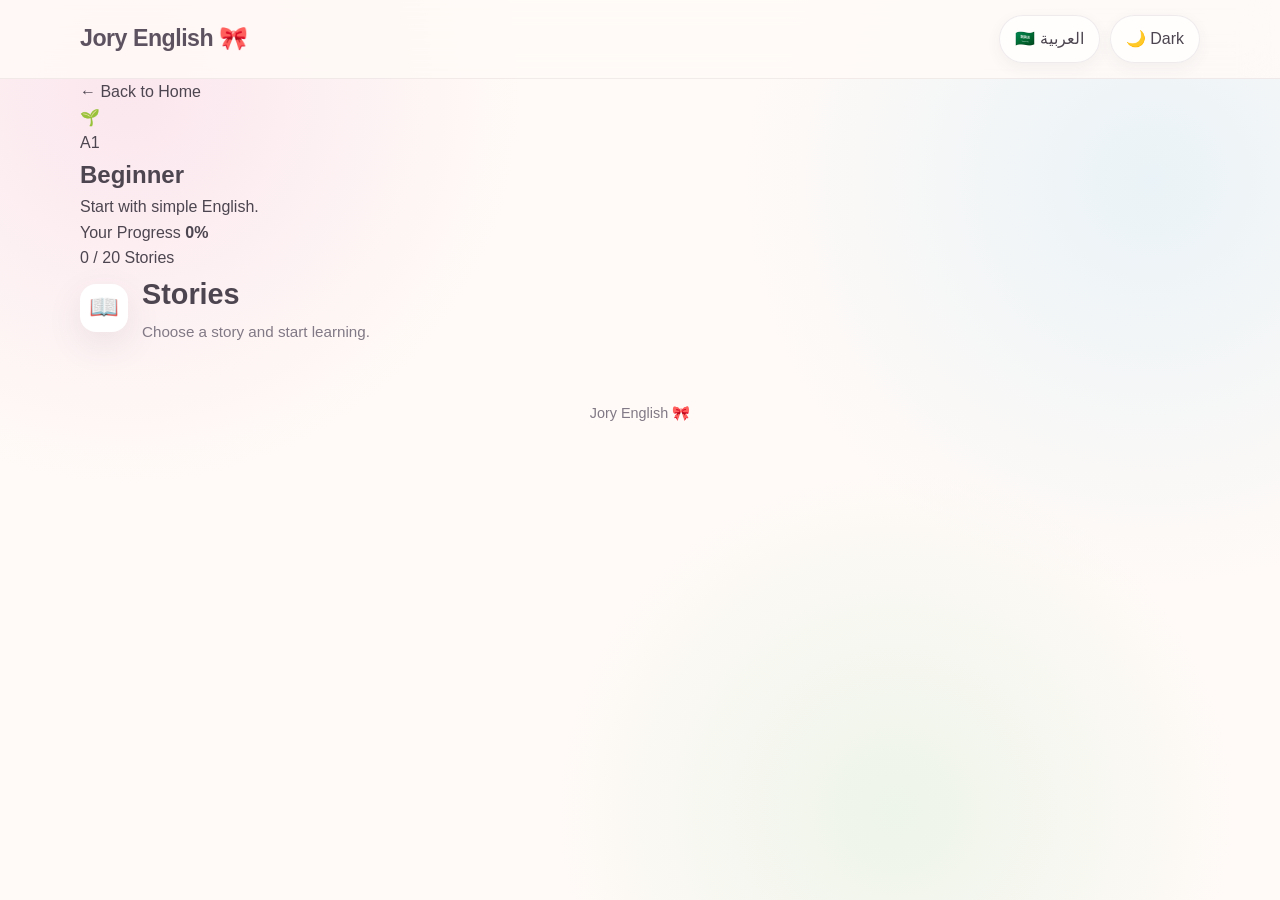
==== pages/level.html @ 64fbbbb8 "Add level.html for the English learning page" ====
<!DOCTYPE html>
<html lang="en" dir="ltr">

<head>
  <meta charset="UTF-8">

  <meta
    name="viewport"
    content="width=device-width, initial-scale=1.0"
  >

  <title>Jory English 🎀</title>

  <link
    rel="stylesheet"
    href="../css/style.css"
  >
</head>

<body>

  <!-- =========================================
       HEADER
       ========================================= -->

  <header class="site-header">

    <div class="container header-content">

      <a
        href="../index.html"
        class="logo"
      >
        Jory English 🎀
      </a>

      <div class="global-controls">

        <button
          id="languageToggle"
          class="control-button"
          type="button"
        >
          🇸🇦 العربية
        </button>

        <button
          id="themeToggle"
          class="control-button"
          type="button"
        >
          🌙 Dark
        </button>

      </div>

    </div>

  </header>


  <!-- =========================================
       MAIN
       ========================================= -->

  <main>

    <section class="level-page">

      <div class="container">

        <!-- Back Button -->

        <a
          href="../index.html"
          class="back-button"
        >
          ← Back to Home
        </a>


        <!-- Level Header -->

        <div
          id="levelHeader"
          class="level-header"
        >

          <div
            id="levelIcon"
            class="level-page-icon"
          >
            🌱
          </div>

          <div>

            <span
              id="levelCode"
              class="level-page-code"
            >
              A1
            </span>

            <h1 id="levelTitle">
              Beginner
            </h1>

            <p id="levelDescription">
              Start with simple English.
            </p>

          </div>

        </div>


        <!-- Progress -->

        <div class="progress-card">

          <div class="progress-top">

            <div>

              <span
                id="progressLabel"
                class="progress-label"
              >
                Your Progress
              </span>

              <strong id="progressPercent">
                0%
              </strong>

            </div>

            <span id="storyProgressText">
              0 / 20 Stories
            </span>

          </div>


          <div class="progress-track">

            <div
              id="progressBar"
              class="progress-fill"
              style="width: 0%;"
            ></div>

          </div>

        </div>


        <!-- Stories -->

        <section class="stories-section">

          <div class="section-heading">

            <span>📖</span>

            <div>

              <h2 id="storiesTitle">
                Stories
              </h2>

              <p id="storiesDescription">
                Choose a story and start learning.
              </p>

            </div>

          </div>


          <div
            id="storiesGrid"
            class="stories-grid"
          >

            <!-- Stories will be loaded by JavaScript -->

          </div>

        </section>

      </div>

    </section>

  </main>


  <!-- =========================================
       FOOTER
       ========================================= -->

  <footer class="site-footer">

    <div class="container">

      <p>
        Jory English 🎀
      </p>

    </div>

  </footer>


  <!-- GLOBAL APP -->

  <script src="../js/app.js"></script>

</body>

</html>
---- css/style.css ----
/* =========================================
   JORY ENGLISH 🎀
   Main Website Styles
   ========================================= */

:root {
  --pink: #f7d6e6;
  --pink-dark: #d98fb5;
  --blue: #dceef7;
  --green: #dcefdc;
  --yellow: #fff1c9;

  --cream: #fffaf7;
  --white: #ffffff;

  --text: #4d4650;
  --muted: #817985;

  --border: rgba(120, 100, 120, 0.10);

  --shadow: 0 12px 35px rgba(90, 70, 90, 0.10);
  --shadow-hover: 0 18px 45px rgba(90, 70, 90, 0.16);

  --radius-lg: 28px;
  --radius-md: 20px;
  --radius-sm: 14px;
}

* {
  box-sizing: border-box;
  margin: 0;
  padding: 0;
}

html {
  scroll-behavior: smooth;
}

body {
  min-height: 100vh;
  font-family:
    -apple-system,
    BlinkMacSystemFont,
    "SF Pro Display",
    "SF Pro Text",
    "Segoe UI",
    sans-serif;

  background:
    radial-gradient(circle at 10% 10%, rgba(247, 214, 230, 0.55), transparent 28%),
    radial-gradient(circle at 90% 20%, rgba(220, 238, 247, 0.60), transparent 30%),
    radial-gradient(circle at 70% 90%, rgba(220, 239, 220, 0.50), transparent 28%),
    var(--cream);

  color: var(--text);
  line-height: 1.6;

  transition:
    background 0.3s ease,
    color 0.3s ease;
}

a {
  color: inherit;
  text-decoration: none;
}

button {
  font: inherit;
}

.container {
  width: min(1120px, calc(100% - 32px));
  margin: 0 auto;
}

/* =========================================
   HEADER
   ========================================= */

.site-header {
  position: sticky;
  top: 0;
  z-index: 100;

  background: rgba(255, 250, 247, 0.82);
  backdrop-filter: blur(18px);
  -webkit-backdrop-filter: blur(18px);

  border-bottom: 1px solid var(--border);
}

.header-content {
  min-height: 78px;

  display: flex;
  align-items: center;
  justify-content: space-between;
  gap: 20px;
}

.logo {
  font-size: 1.45rem;
  font-weight: 800;
  letter-spacing: -0.5px;

  color: #5d5260;

  transition: transform 0.2s ease;
}

.logo:hover {
  transform: translateY(-1px);
}

.global-controls {
  display: flex;
  align-items: center;
  gap: 10px;
}

.control-button {
  border: 1px solid rgba(120, 100, 120, 0.12);

  background: rgba(255, 255, 255, 0.75);

  color: var(--text);

  padding: 10px 15px;

  border-radius: 999px;

  cursor: pointer;

  box-shadow: 0 5px 15px rgba(90, 70, 90, 0.06);

  transition:
    transform 0.2s ease,
    background 0.2s ease,
    box-shadow 0.2s ease;
}

.control-button:hover {
  transform: translateY(-2px);
  box-shadow: 0 8px 20px rgba(90, 70, 90, 0.10);
}

.control-button:active {
  transform: scale(0.97);
}

/* =========================================
   HERO
   ========================================= */

.hero-section {
  padding: 80px 0 55px;
}

.hero-content {
  text-align: center;
  max-width: 760px;
}

.hero-badge {
  display: inline-flex;
  align-items: center;

  padding: 9px 17px;

  border-radius: 999px;

  background: rgba(247, 214, 230, 0.65);

  color: #9c6683;

  font-size: 0.9rem;
  font-weight: 700;

  margin-bottom: 20px;
}

.hero-content h1 {
  font-size: clamp(2.3rem, 6vw, 4.2rem);

  line-height: 1.1;

  letter-spacing: -2px;

  color: #4e4650;

  margin-bottom: 20px;
}

.hero-content p {
  max-width: 620px;
  margin: 0 auto;

  color: var(--muted);

  font-size: 1.08rem;
}

/* =========================================
   LEVELS
   ========================================= */

.levels-section {
  padding: 30px 0 70px;
}

.section-heading {
  display: flex;
  align-items: center;
  gap: 14px;

  margin-bottom: 28px;
}

.section-heading > span {
  width: 48px;
  height: 48px;

  display: grid;
  place-items: center;

  background: var(--white);

  border-radius: 16px;

  box-shadow: var(--shadow);

  font-size: 1.5rem;
}

.section-heading h2 {
  font-size: 1.8rem;
  margin-bottom: 3px;
}

.section-heading p {
  color: var(--muted);
  font-size: 0.95rem;
}

.levels-grid {
  display: grid;

  grid-template-columns: repeat(2, minmax(0, 1fr));

  gap: 20px;
}

/* =========================================
   LEVEL CARDS
   ========================================= */

.level-card {
  position: relative;

  display: flex;
  align-items: center;

  gap: 20px;

  min-height: 190px;

  padding: 28px;

  border-radius: var(--radius-lg);

  border: 1px solid rgba(120, 100, 120, 0.08);

  box-shadow: var(--shadow);

  overflow: hidden;

  transition:
    transform 0.25s ease,
    box-shadow 0.25s ease;
}

.level-card::after {
  content: "";

  position: absolute;

  width: 130px;
  height: 130px;

  border-radius: 50%;

  right: -45px;
  bottom: -55px;

  background: rgba(255, 255, 255, 0.38);
}

.level-card:hover {
  transform: translateY(-5px);

  box-shadow: var(--shadow-hover);
}

.level-a1 {
  background: linear-gradient(135deg, #fff0f6, #fbe0eb);
}

.level-a2 {
  background: linear-gradient(135deg, #eef9ff, #dceef7);
}

.level-b1 {
  background: linear-gradient(135deg, #effaf0, #dcefdc);
}

.level-b2 {
  background: linear-gradient(135deg, #fff8df, #fff1c9);
}

.level-icon {
  flex-shrink: 0;

  width: 72px;
  height: 72px;

  display: grid;
  place-items: center;

  border-radius: 22px;

  background: rgba(255, 255, 255, 0.70);

  font-size: 2rem;

  box-shadow:
    0 8px 20px rgba(90, 70, 90, 0.08);
}

.level-info {
  position: relative;
  z-index: 2;
}

.level-code {
  display: inline-block;

  font-size: 0.85rem;
  font-weight: 800;

  letter-spacing: 1px;

  color: var(--pink-dark);

  margin-bottom: 2px;
}

.level-info h3 {
  font-size: 1.5rem;

  margin-bottom: 3px;
}

.level-info p {
  color: var(--muted);

  font-size: 0.94rem;

  margin-bottom: 12px;
}

.story-count {
  display: inline-flex;

  padding: 6px 11px;

  border-radius: 999px;

  background: rgba(255, 255, 255, 0.62);

  font-size: 0.82rem;
  font-weight: 700;
}

/* =========================================
   PHONICS
   ========================================= */

.phonics-section {
  padding: 0 0 80px;
}

.phonics-card {
  position: relative;

  display: flex;
  align-items: center;

  gap: 22px;

  padding: 30px 32px;

  background:
    linear-gradient(
      135deg,
      rgba(255, 255, 255, 0.95),
      rgba(247, 238, 249, 0.92)
    );

  border: 1px solid rgba(120, 100, 120, 0.08);

  border-radius: var(--radius-lg);

  box-shadow: var(--shadow);

  transition:
    transform 0.25s ease,
    box-shadow 0.25s ease;
}

.phonics-card:hover {
  transform: translateY(-4px);
  box-shadow: var(--shadow-hover);
}

.phonics-icon {
  width: 70px;
  height: 70px;

  flex-shrink: 0;

  display: grid;
  place-items: center;

  background: var(--blue);

  border-radius: 21px;

  font-size: 2rem;
}

.phonics-content {
  flex: 1;
}

.phonics-label {
  color: #8d7392;

  font-size: 0.75rem;

  font-weight: 800;

  letter-spacing: 1.5px;
}

.phonics-content h2 {
  font-size: 1.5rem;

  margin: 2px 0 4px;
}

.phonics-content p {
  color: var(--muted);

  font-size: 0.94rem;
}

.card-arrow {
  font-size: 1.8rem;

  color: #a47f9d;

  transition: transform 0.2s ease;
}

.phonics-card:hover .card-arrow {
  transform: translateX(5px);
}

/* =========================================
   FOOTER
   ========================================= */

.site-footer {
  padding: 30px 0 40px;

  text-align: center;

  color: var(--muted);

  font-size: 0.9rem;
}

/* =========================================
   DARK MODE
   ========================================= */

body.dark {
  --cream: #1d1b20;
  --white: #29262d;

  --text: #f4eef4;
  --muted: #bcb2bd;

  --border: rgba(255, 255, 255, 0.08);

  --shadow: 0 12px 35px rgba(0, 0, 0, 0.25);
  --shadow-hover: 0 18px 45px rgba(0, 0, 0, 0.35);

  background:
    radial-gradient(circle at 10% 10%, rgba(125, 75, 105, 0.22), transparent 30%),
    radial-gradient(circle at 90% 20%, rgba(75, 110, 130, 0.20), transparent 30%),
    #1d1b20;
}

body.dark .site-header {
  background: rgba(29, 27, 32, 0.82);
}

body.dark .logo,
body.dark .hero-content h1 {
  color: #f8f1f8;
}

body.dark .control-button {
  background: rgba(255, 255, 255, 0.07);
  color: #f4eef4;
}

body.dark .level-a1 {
  background: linear-gradient(135deg, #49303d, #3d2935);
}

body.dark .level-a2 {
  background: linear-gradient(135deg, #2e414a, #283941);
}

body.dark .level-b1 {
  background: linear-gradient(135deg, #304334, #29392c);
}

body.dark .level-b2 {
  background: linear-gradient(135deg, #49412b, #3d3726);
}

body.dark .level-icon,
body.dark .story-count,
body.dark .section-heading > span {
  background: rgba(255, 255, 255, 0.08);
}

body.dark .phonics-card {
  background: linear-gradient(
    135deg,
    rgba(45, 41, 49, 0.95),
    rgba(54, 46, 57, 0.95)
  );
}

body.dark .phonics-icon {
  background: rgba(150, 190, 210, 0.15);
}

/* =========================================
   MOBILE
   ========================================= */

@media (max-width: 700px) {

  .container {
    width: min(100% - 22px, 1120px);
  }

  .header-content {
    min-height: 70px;
  }

  .logo {
    font-size: 1.15rem;
  }

  .global-controls {
    gap: 6px;
  }

  .control-button {
    padding: 8px 11px;
    font-size: 0.82rem;
  }

  .hero-section {
    padding: 55px 0 40px;
  }

  .hero-content h1 {
    font-size: 2.35rem;
    letter-spacing: -1px;
  }

  .hero-content p {
    font-size: 0.98rem;
  }

  .levels-grid {
    grid-template-columns: 1fr;
  }

  .level-card {
    min-height: 165px;
    padding: 22px;
  }

  .level-icon {
    width: 60px;
    height: 60px;
    font-size: 1.65rem;
  }

  .level-info h3 {
    font-size: 1.3rem;
  }

  .phonics-card {
    padding: 23px;
  }

  .phonics-icon {
    width: 58px;
    height: 58px;
    font-size: 1.6rem;
  }

  .card-arrow {
    font-size: 1.4rem;
  }
}

/* =========================================
   VERY SMALL SCREENS
   ========================================= */

@media (max-width: 420px) {

  .header-content {
    align-items: flex-start;
    padding: 12px 0;
  }

  .global-controls {
    flex-direction: column;
    align-items: stretch;
  }

  .control-button {
    white-space: nowrap;
  }

  .level-card {
    gap: 14px;
  }

  .level-icon {
    width: 52px;
    height: 52px;
  }
}
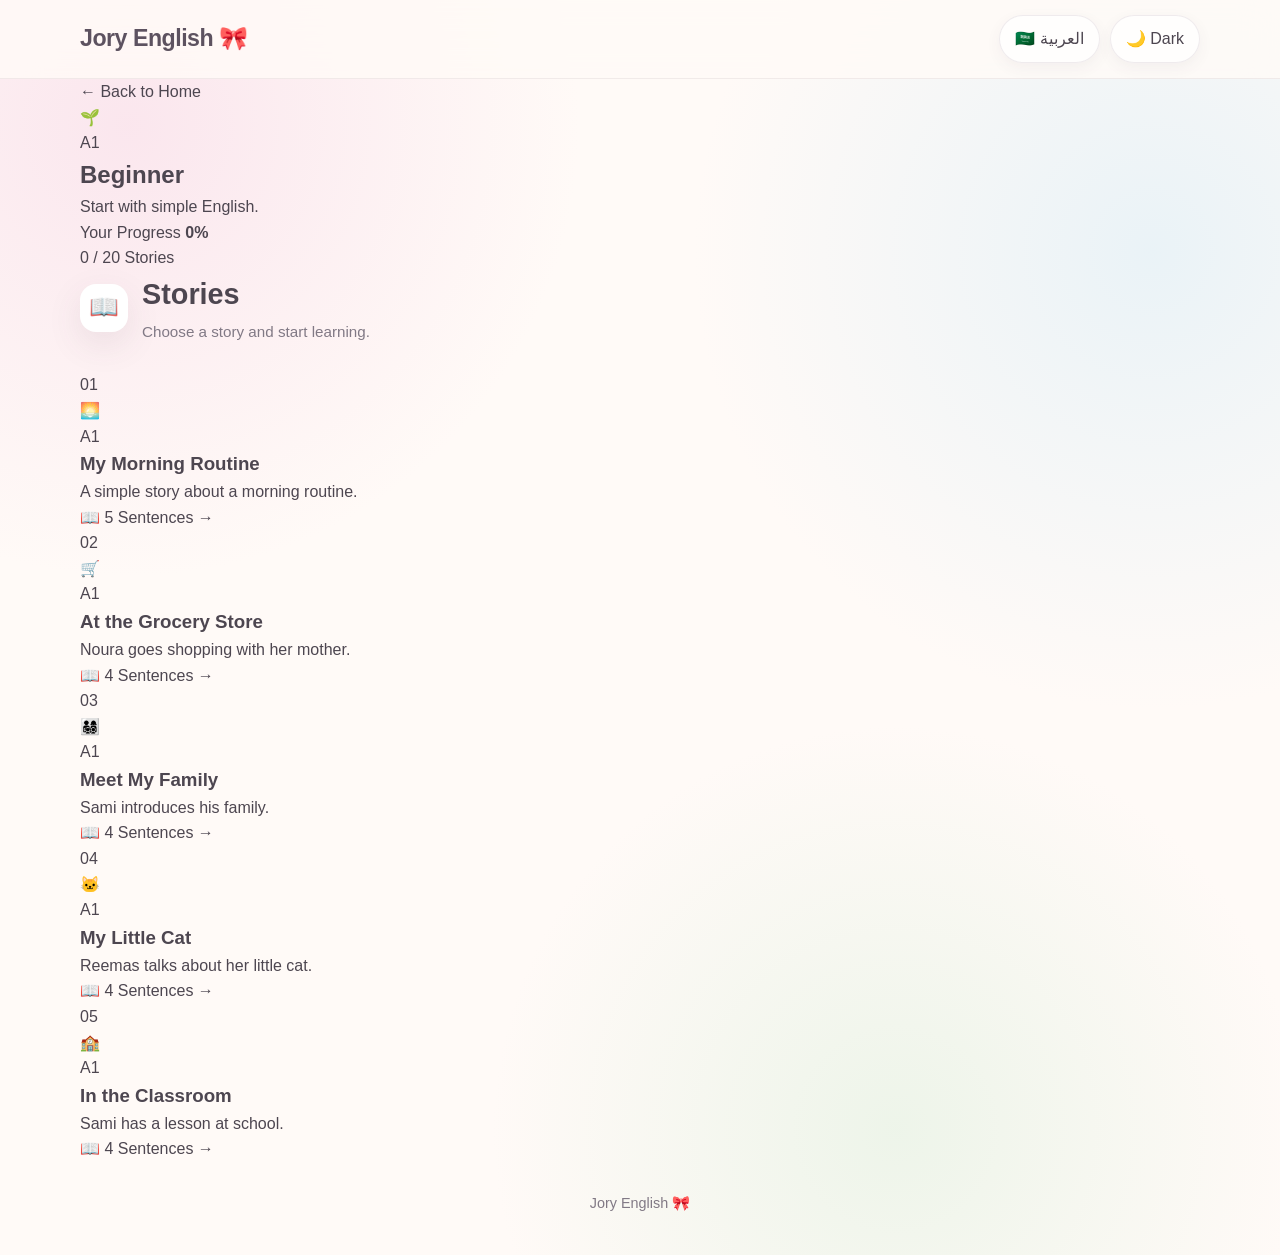
==== commit fe0cef32: "Add additional script tags for data and stories" ====
--- a/pages/level.html
+++ b/pages/level.html
@@ -216,7 +216,9 @@
 
   <!-- GLOBAL APP -->
 
-  <script src="../js/app.js"></script>
+<script src="../js/data.js"></script>
+<script src="../js/app.js"></script>
+<script src="../js/stories.js"></script>
 
 </body>
 
